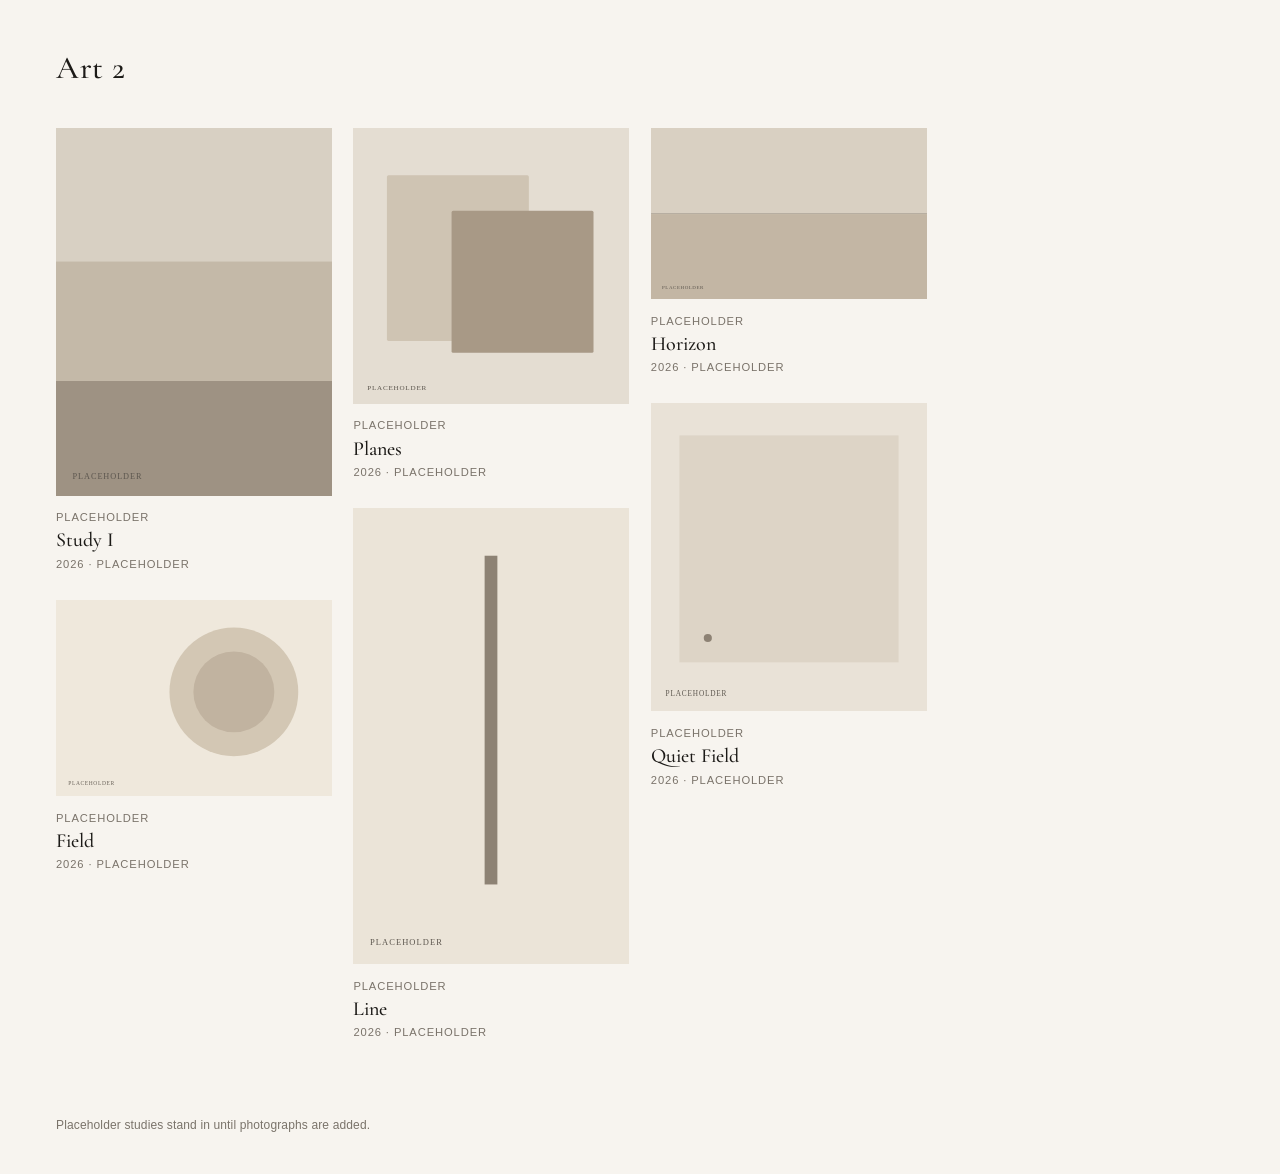
==== index.html @ 4f6e7c0c "Add Art 2 gallery with placeholder studies Minimal static portfolio that reads works from gallery.js" ====
<!DOCTYPE html>
<html lang="en">
  <head>
    <meta charset="utf-8" />
    <meta name="viewport" content="width=device-width, initial-scale=1" />
    <title>Art 2</title>
    <meta name="description" content="Art 2 — a quiet collection." />
    <meta name="theme-color" content="#f7f4ef" />
    <link rel="icon" href="/favicon.svg" type="image/svg+xml" />
    <link rel="preconnect" href="https://fonts.googleapis.com" />
    <link rel="preconnect" href="https://fonts.gstatic.com" crossorigin />
    <link
      href="https://fonts.googleapis.com/css2?family=Cormorant+Garamond:ital,wght@0,500;0,600;1,500&display=swap"
      rel="stylesheet"
    />
    <link rel="stylesheet" href="/styles.css" />
  </head>
  <body>
    <header class="site-header">
      <a class="mark" href="/">Art 2</a>
    </header>

    <main>
      <h1 class="sr-only">Art 2 gallery</h1>
      <section id="gallery" class="gallery" aria-label="Gallery"></section>
      <p id="empty" class="empty" hidden>No works have been added yet.</p>
    </main>

    <footer class="site-footer">
      <p>Placeholder studies stand in until photographs are added.</p>
    </footer>

    <dialog id="lightbox" class="lightbox" aria-labelledby="lightbox-title">
      <button type="button" class="lightbox-close" id="lightbox-close" aria-label="Close">
        Close
      </button>
      <figure class="lightbox-figure">
        <img id="lightbox-image" alt="" />
        <figcaption>
          <p id="lightbox-kicker" class="kicker" hidden>Placeholder</p>
          <h2 id="lightbox-title"></h2>
          <p id="lightbox-meta" class="meta"></p>
        </figcaption>
      </figure>
    </dialog>

    <script src="/gallery.js" defer></script>
  </body>
</html>
---- styles.css ----
:root {
  --bg: #f7f4ef;
  --ink: #1c1a17;
  --muted: #7a736a;
  --line: #e4ddd3;
  --tile: #ece7de;
  --overlay: rgba(22, 20, 18, 0.88);
  --pad: 1.5rem;
  --gap: 0.85rem;
}

*,
*::before,
*::after {
  box-sizing: border-box;
}

html {
  background: var(--bg);
  color: var(--ink);
  -webkit-text-size-adjust: 100%;
}

body {
  margin: 0;
  min-height: 100svh;
  display: flex;
  flex-direction: column;
  background: var(--bg);
  font-family: "Helvetica Neue", Helvetica, Arial, system-ui, sans-serif;
  font-size: 0.875rem;
  line-height: 1.5;
  letter-spacing: 0.01em;
  color: var(--ink);
}

img {
  display: block;
  max-width: 100%;
  height: auto;
}

a {
  color: inherit;
  text-decoration: none;
}

.sr-only {
  position: absolute;
  width: 1px;
  height: 1px;
  padding: 0;
  margin: -1px;
  overflow: hidden;
  clip: rect(0, 0, 0, 0);
  white-space: nowrap;
  border: 0;
}

.site-header {
  padding: 2.25rem var(--pad) 2rem;
}

.mark {
  font-family: "Cormorant Garamond", "Times New Roman", Times, serif;
  font-size: 1.75rem;
  font-weight: 500;
  letter-spacing: 0.02em;
  line-height: 1;
}

main {
  flex: 1;
  width: 100%;
  max-width: 1440px;
  margin: 0 auto;
  padding: 0 var(--pad) 3rem;
}

.gallery {
  columns: 2;
  column-gap: var(--gap);
}

.work {
  break-inside: avoid;
  margin: 0 0 var(--gap);
  padding: 0;
  border: 0;
  background: none;
  width: 100%;
  text-align: left;
  color: inherit;
  cursor: pointer;
  font: inherit;
  animation: rise 0.7s ease both;
}

.work:nth-child(1) { animation-delay: 0.04s; }
.work:nth-child(2) { animation-delay: 0.1s; }
.work:nth-child(3) { animation-delay: 0.16s; }
.work:nth-child(4) { animation-delay: 0.22s; }
.work:nth-child(5) { animation-delay: 0.28s; }
.work:nth-child(6) { animation-delay: 0.34s; }
.work:nth-child(n + 7) { animation-delay: 0.4s; }

.frame {
  background: var(--tile);
  overflow: hidden;
}

.frame img {
  width: 100%;
  transition: opacity 0.35s ease;
}

.work:hover .frame img,
.work:focus-visible .frame img {
  opacity: 0.88;
}

.work:focus-visible {
  outline: none;
}

.work:focus-visible .frame {
  outline: 1px solid var(--ink);
  outline-offset: 3px;
}

.caption {
  padding: 0.7rem 0 0.35rem;
}

.caption h2 {
  margin: 0;
  font-family: "Cormorant Garamond", "Times New Roman", Times, serif;
  font-size: 1.15rem;
  font-weight: 500;
  line-height: 1.25;
}

.meta,
.kicker {
  margin: 0.15rem 0 0;
  color: var(--muted);
  font-size: 0.7rem;
  letter-spacing: 0.08em;
  text-transform: uppercase;
}

.kicker {
  margin-bottom: 0.15rem;
}

.empty {
  color: var(--muted);
  margin: 4rem 0;
}

.site-footer {
  padding: 0 var(--pad) 2.5rem;
  color: var(--muted);
  font-size: 0.75rem;
}

.site-footer p {
  margin: 0;
  max-width: 1440px;
  margin-inline: auto;
}

.lightbox {
  width: 100%;
  max-width: none;
  height: 100%;
  max-height: none;
  margin: 0;
  padding: 1rem var(--pad) 1.75rem;
  border: 0;
  background: #161412;
  color: #f4efe8;
}

.lightbox::backdrop {
  background: #161412;
}

.lightbox-close {
  display: block;
  margin: 0 0 1rem auto;
  padding: 0.35rem 0;
  border: 0;
  background: none;
  color: #f4efe8;
  font: inherit;
  font-size: 0.7rem;
  letter-spacing: 0.12em;
  text-transform: uppercase;
  cursor: pointer;
}

.lightbox-close:focus-visible {
  outline: 1px solid #f4efe8;
  outline-offset: 4px;
}

.lightbox-figure {
  margin: 0;
  display: flex;
  flex-direction: column;
  justify-content: center;
  min-height: calc(100svh - 4.5rem);
}

.lightbox-figure img {
  width: 100%;
  max-height: 72svh;
  object-fit: contain;
  background: transparent;
  margin-inline: auto;
}

.lightbox-figure figcaption {
  padding-top: 0.9rem;
}

.lightbox-figure h2 {
  margin: 0;
  font-family: "Cormorant Garamond", "Times New Roman", Times, serif;
  font-size: 1.6rem;
  font-weight: 500;
}

.lightbox .meta,
.lightbox .kicker {
  color: #c9c1b6;
}

@keyframes rise {
  from {
    opacity: 0;
    transform: translateY(10px);
  }
  to {
    opacity: 1;
    transform: none;
  }
}

@media (min-width: 720px) {
  :root {
    --pad: 2.5rem;
    --gap: 1.15rem;
  }

  .site-header {
    padding: 3.25rem var(--pad) 2.75rem;
  }

  .mark {
    font-size: 2rem;
  }

  .gallery {
    columns: 3;
  }

  .caption h2 {
    font-size: 1.25rem;
  }
}

@media (min-width: 1100px) {
  :root {
    --pad: 3.5rem;
    --gap: 1.35rem;
  }

  .gallery {
    columns: 4;
  }
}

@media (prefers-reduced-motion: reduce) {
  .work,
  .frame img {
    animation: none;
    transition: none;
  }
}
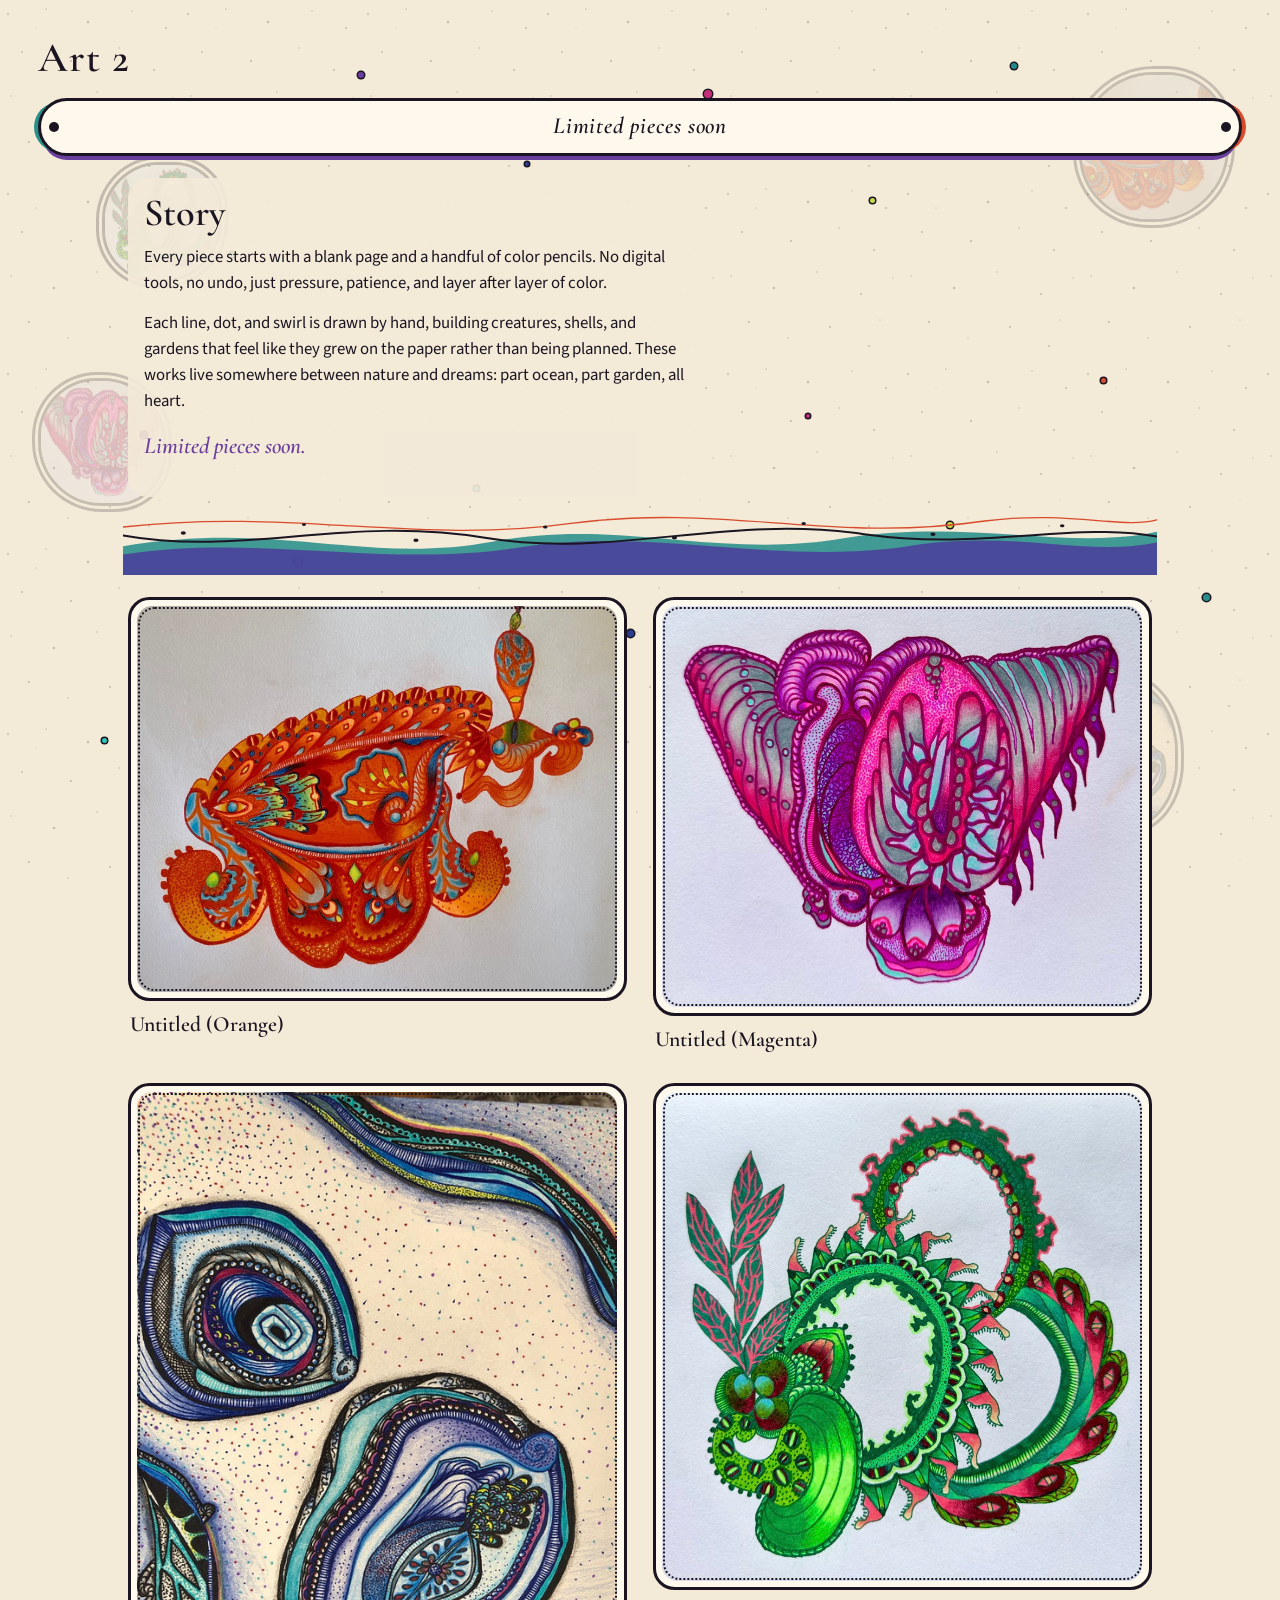
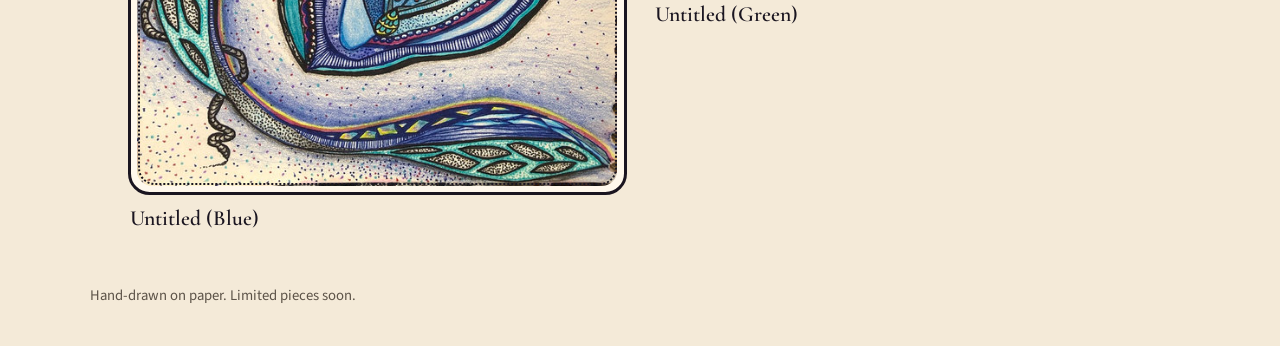
==== commit 35b1b873: "Add the four hand-drawn works and a lively Art 2 restyle Replace placeholders with the orange, magen" ====
--- a/index.html
+++ b/index.html
@@ -4,30 +4,170 @@
     <meta charset="utf-8" />
     <meta name="viewport" content="width=device-width, initial-scale=1" />
     <title>Art 2</title>
-    <meta name="description" content="Art 2 — a quiet collection." />
-    <meta name="theme-color" content="#f7f4ef" />
+    <meta
+      name="description"
+      content="Art 2 — hand-drawn creatures, shells, and gardens. Limited pieces soon."
+    />
+    <meta name="theme-color" content="#f4ead8" />
     <link rel="icon" href="/favicon.svg" type="image/svg+xml" />
     <link rel="preconnect" href="https://fonts.googleapis.com" />
     <link rel="preconnect" href="https://fonts.gstatic.com" crossorigin />
     <link
-      href="https://fonts.googleapis.com/css2?family=Cormorant+Garamond:ital,wght@0,500;0,600;1,500&display=swap"
+      href="https://fonts.googleapis.com/css2?family=Cormorant+Garamond:ital,wght@0,500;0,600;0,700;1,500;1,600&family=Source+Sans+3:ital,wght@0,400;0,600;1,400&display=swap"
       rel="stylesheet"
     />
     <link rel="stylesheet" href="/styles.css" />
+    <script>
+      document.documentElement.classList.add("js");
+    </script>
   </head>
   <body>
+    <div class="atmosphere" aria-hidden="true">
+      <div class="stipple"></div>
+      <div class="confetti-field">
+        <span class="dot" style="--x:6%;--y:12%;--s:7px;--c:#d94b2b;--d:18s;--t:2.4s"></span>
+        <span class="dot" style="--x:18%;--y:28%;--s:5px;--c:#2a8f8a;--d:22s;--t:3.1s"></span>
+        <span class="dot" style="--x:28%;--y:8%;--s:6px;--c:#6b3fa0;--d:26s;--t:2.8s"></span>
+        <span class="dot" style="--x:41%;--y:18%;--s:4px;--c:#2a3d8f;--d:20s;--t:3.6s"></span>
+        <span class="dot" style="--x:55%;--y:10%;--s:8px;--c:#c42d7a;--d:24s;--t:2.2s"></span>
+        <span class="dot" style="--x:68%;--y:22%;--s:5px;--c:#c8d94a;--d:19s;--t:2.9s"></span>
+        <span class="dot" style="--x:79%;--y:7%;--s:6px;--c:#1f8a8a;--d:27s;--t:3.3s"></span>
+        <span class="dot" style="--x:91%;--y:16%;--s:4px;--c:#e07a7a;--d:21s;--t:2.6s"></span>
+        <span class="dot" style="--x:11%;--y:48%;--s:6px;--c:#6b3fa0;--d:23s;--t:3s"></span>
+        <span class="dot" style="--x:23%;--y:62%;--s:8px;--c:#d94b2b;--d:29s;--t:2.5s"></span>
+        <span class="dot" style="--x:37%;--y:54%;--s:5px;--c:#2ec4b6;--d:17s;--t:3.4s"></span>
+        <span class="dot" style="--x:49%;--y:70%;--s:7px;--c:#2a3d8f;--d:25s;--t:2.7s"></span>
+        <span class="dot" style="--x:63%;--y:46%;--s:4px;--c:#c42d7a;--d:30s;--t:3.2s"></span>
+        <span class="dot" style="--x:74%;--y:58%;--s:6px;--c:#c8d94a;--d:18s;--t:2.3s"></span>
+        <span class="dot" style="--x:86%;--y:42%;--s:5px;--c:#d94b2b;--d:22s;--t:2.9s"></span>
+        <span class="dot" style="--x:94%;--y:66%;--s:7px;--c:#2a8f8a;--d:26s;--t:3.5s"></span>
+        <span class="dot" style="--x:8%;--y:82%;--s:5px;--c:#2ec4b6;--d:20s;--t:2.8s"></span>
+        <span class="dot" style="--x:31%;--y:88%;--s:7px;--c:#6b3fa0;--d:24s;--t:3.1s"></span>
+        <span class="dot" style="--x:52%;--y:92%;--s:4px;--c:#e07a7a;--d:28s;--t:2.4s"></span>
+        <span class="dot" style="--x:71%;--y:84%;--s:6px;--c:#2a3d8f;--d:19s;--t:3.3s"></span>
+        <span class="dot" style="--x:88%;--y:90%;--s:5px;--c:#c42d7a;--d:23s;--t:2.6s"></span>
+        <span class="dot" style="--x:15%;--y:72%;--s:4px;--c:#c8d94a;--d:21s;--t:3s"></span>
+      </div>
+      <div class="floaters">
+        <img class="floater f1" src="/images/untitled-orange-thumb.jpg" alt="" />
+        <img class="floater f2" src="/images/untitled-magenta-thumb.jpg" alt="" />
+        <img class="floater f3" src="/images/untitled-blue-thumb.jpg" alt="" />
+        <img class="floater f4" src="/images/untitled-green-thumb.jpg" alt="" />
+      </div>
+    </div>
+
     <header class="site-header">
       <a class="mark" href="/">Art 2</a>
     </header>
 
+    <div class="soon-banner reveal" role="status">
+      <div class="soon-frame">
+        <p class="soon-text"><span>Limited pieces soon</span></p>
+      </div>
+    </div>
+
     <main>
-      <h1 class="sr-only">Art 2 gallery</h1>
-      <section id="gallery" class="gallery" aria-label="Gallery"></section>
-      <p id="empty" class="empty" hidden>No works have been added yet.</p>
+      <section class="story reveal" id="story">
+        <h1>Story</h1>
+        <p>
+          Every piece starts with a blank page and a handful of color pencils.
+          No digital tools, no undo, just pressure, patience, and layer after
+          layer of color.
+        </p>
+        <p>
+          Each line, dot, and swirl is drawn by hand, building creatures,
+          shells, and gardens that feel like they grew on the paper rather than
+          being planned. These works live somewhere between nature and dreams:
+          part ocean, part garden, all heart.
+        </p>
+        <p class="soon-end">Limited pieces soon.</p>
+      </section>
+
+      <div class="ribbon-wrap" aria-hidden="true">
+        <img class="ribbon" src="/images/ribbon.svg" alt="" />
+      </div>
+
+      <section id="gallery" class="gallery" aria-label="Gallery">
+        <button
+          class="work reveal"
+          type="button"
+          style="--i: 0"
+          data-full="/images/untitled-orange.jpg"
+          aria-label="Untitled (Orange)"
+        >
+          <span class="frame">
+            <img
+              src="/images/untitled-orange-thumb.jpg"
+              alt=""
+              width="800"
+              height="642"
+              decoding="async"
+            />
+          </span>
+          <span class="caption"><span class="title">Untitled (Orange)</span></span>
+        </button>
+
+        <button
+          class="work reveal"
+          type="button"
+          style="--i: 1"
+          data-full="/images/untitled-magenta.jpg"
+          aria-label="Untitled (Magenta)"
+        >
+          <span class="frame">
+            <img
+              src="/images/untitled-magenta-thumb.jpg"
+              alt=""
+              width="800"
+              height="667"
+              decoding="async"
+            />
+          </span>
+          <span class="caption"><span class="title">Untitled (Magenta)</span></span>
+        </button>
+
+        <button
+          class="work reveal"
+          type="button"
+          style="--i: 2"
+          data-full="/images/untitled-blue.jpg"
+          aria-label="Untitled (Blue)"
+        >
+          <span class="frame">
+            <img
+              src="/images/untitled-blue-thumb.jpg"
+              alt=""
+              width="554"
+              height="800"
+              decoding="async"
+            />
+          </span>
+          <span class="caption"><span class="title">Untitled (Blue)</span></span>
+        </button>
+
+        <button
+          class="work reveal"
+          type="button"
+          style="--i: 3"
+          data-full="/images/untitled-green.jpg"
+          aria-label="Untitled (Green)"
+        >
+          <span class="frame">
+            <img
+              src="/images/untitled-green-thumb.jpg"
+              alt=""
+              width="786"
+              height="800"
+              decoding="async"
+            />
+          </span>
+          <span class="caption"><span class="title">Untitled (Green)</span></span>
+        </button>
+      </section>
     </main>
 
     <footer class="site-footer">
-      <p>Placeholder studies stand in until photographs are added.</p>
+      <p>Hand-drawn on paper. Limited pieces soon.</p>
     </footer>
 
     <dialog id="lightbox" class="lightbox" aria-labelledby="lightbox-title">
@@ -37,9 +177,7 @@
       <figure class="lightbox-figure">
         <img id="lightbox-image" alt="" />
         <figcaption>
-          <p id="lightbox-kicker" class="kicker" hidden>Placeholder</p>
           <h2 id="lightbox-title"></h2>
-          <p id="lightbox-meta" class="meta"></p>
         </figcaption>
       </figure>
     </dialog>
--- a/styles.css
+++ b/styles.css
@@ -1,12 +1,27 @@
 :root {
-  --bg: #f7f4ef;
-  --ink: #1c1a17;
-  --muted: #7a736a;
-  --line: #e4ddd3;
-  --tile: #ece7de;
-  --overlay: rgba(22, 20, 18, 0.88);
-  --pad: 1.5rem;
-  --gap: 0.85rem;
+  --paper: #f4ead8;
+  --paper-deep: #efe1c8;
+  --ink: #1a1520;
+  --vermilion: #d94b2b;
+  --magenta: #c42d7a;
+  --violet: #6b3fa0;
+  --indigo: #2a3d8f;
+  --teal: #2a8f8a;
+  --mint: #7ed9b0;
+  --lime: #c8d94a;
+  --coral: #e07a7a;
+  --muted: #5c5348;
+  --pad: 1.35rem;
+  --gap: 1.35rem;
+  --frame: 3px solid var(--ink);
+  --pop: 0.7s;
+  --float: 28s;
+  --twinkle: 2.8s;
+  --marquee: 18s;
+  --wobble: 0.7s;
+  --lightbox: 0.42s;
+  --shift: 18px;
+  --tilt: 1.6deg;
 }
 
 *,
@@ -16,7 +31,7 @@
 }
 
 html {
-  background: var(--bg);
+  background: var(--paper);
   color: var(--ink);
   -webkit-text-size-adjust: 100%;
 }
@@ -24,14 +39,15 @@
 body {
   margin: 0;
   min-height: 100svh;
+  position: relative;
   display: flex;
   flex-direction: column;
-  background: var(--bg);
-  font-family: "Helvetica Neue", Helvetica, Arial, system-ui, sans-serif;
-  font-size: 0.875rem;
-  line-height: 1.5;
-  letter-spacing: 0.01em;
+  font-family: "Source Sans 3", "Helvetica Neue", Helvetica, Arial, sans-serif;
+  font-size: 1.05rem;
+  line-height: 1.55;
   color: var(--ink);
+  background: var(--paper);
+  overflow-x: hidden;
 }
 
 img {
@@ -45,78 +61,315 @@
   text-decoration: none;
 }
 
-.sr-only {
-  position: absolute;
-  width: 1px;
-  height: 1px;
-  padding: 0;
-  margin: -1px;
+button {
+  font: inherit;
+  color: inherit;
+}
+
+/* Atmosphere sits behind everything and never captures clicks or width */
+.atmosphere {
+  position: fixed;
+  inset: 0;
+  z-index: 0;
   overflow: hidden;
-  clip: rect(0, 0, 0, 0);
-  white-space: nowrap;
-  border: 0;
+  pointer-events: none;
+}
+
+.stipple {
+  position: absolute;
+  inset: 0;
+  opacity: 0.22;
+  background-image: url("/images/stipple.svg");
+  background-size: 180px 180px;
+}
+
+.confetti-field {
+  position: absolute;
+  inset: 0;
+}
+
+.dot {
+  position: absolute;
+  top: var(--y);
+  left: var(--x);
+  width: var(--s);
+  height: var(--s);
+  border-radius: 50%;
+  background: var(--c);
+  box-shadow: 0 0 0 1.5px var(--ink);
+  animation:
+    drift var(--d) ease-in-out infinite alternate,
+    twinkle var(--t) ease-in-out infinite;
+}
+
+.floaters {
+  position: absolute;
+  inset: 0;
+}
+
+.floater {
+  position: absolute;
+  object-fit: cover;
+  border: 3px solid var(--ink);
+  box-shadow: 0 0 0 3px var(--paper), 0 0 0 6px var(--ink);
+  opacity: 0.16;
+  will-change: transform;
+}
+
+.f1 {
+  width: 108px;
+  height: 108px;
+  top: 8%;
+  right: -28px;
+  border-radius: 50% 42% 50% 46%;
+  animation: float-a var(--float) ease-in-out infinite;
+}
+
+.f2 {
+  width: 92px;
+  height: 92px;
+  top: 42%;
+  left: -30px;
+  border-radius: 46% 50% 40% 50%;
+  animation: float-b 32s ease-in-out infinite;
+}
+
+.f3 {
+  width: 86px;
+  height: 120px;
+  bottom: 8%;
+  right: -24px;
+  border-radius: 40% 50% 44% 48%;
+  animation: float-c 36s ease-in-out infinite;
+}
+
+.f4 {
+  display: none;
+  width: 120px;
+  height: 120px;
+  top: 18%;
+  left: 8%;
+  border-radius: 48% 40% 50% 44%;
+  animation: float-a 40s ease-in-out infinite reverse;
+}
+
+.site-header,
+.soon-banner,
+main,
+.site-footer {
+  position: relative;
+  z-index: 1;
 }
 
 .site-header {
-  padding: 2.25rem var(--pad) 2rem;
+  padding: 1.75rem var(--pad) 0.85rem;
 }
 
 .mark {
+  display: inline-block;
   font-family: "Cormorant Garamond", "Times New Roman", Times, serif;
-  font-size: 1.75rem;
-  font-weight: 500;
+  font-size: 2.15rem;
+  font-weight: 600;
   letter-spacing: 0.02em;
   line-height: 1;
+  animation: bob 5s ease-in-out infinite;
+}
+
+.soon-banner {
+  padding: 0.15rem var(--pad) 0.5rem;
+}
+
+.soon-frame {
+  position: relative;
+  overflow: hidden;
+  border: 3px solid var(--ink);
+  border-radius: 999px;
+  background: #fff8ec;
+  box-shadow:
+    8px 0 0 -4px var(--vermilion),
+    -8px 0 0 -4px var(--teal),
+    0 8px 0 -4px var(--violet);
+  animation: bob 4.5s ease-in-out infinite;
+}
+
+.soon-frame::before,
+.soon-frame::after {
+  content: "";
+  position: absolute;
+  top: 50%;
+  width: 10px;
+  height: 10px;
+  border-radius: 50%;
+  background: var(--ink);
+  transform: translateY(-50%);
+  z-index: 2;
+}
+
+.soon-frame::before { left: 8px; }
+.soon-frame::after { right: 8px; }
+
+.soon-text {
+  position: relative;
+  overflow: hidden;
+  margin: 0 22px;
+  text-align: center;
+}
+
+.soon-text span {
+  position: relative;
+  display: inline-block;
+  font-family: "Cormorant Garamond", "Times New Roman", Times, serif;
+  font-style: italic;
+  font-size: 1.25rem;
+  font-weight: 600;
+  letter-spacing: 0.04em;
+  white-space: nowrap;
+  padding: 0.5rem 0.2rem;
+}
+
+.soon-text span::after {
+  content: "";
+  position: absolute;
+  top: 0;
+  left: -40%;
+  width: 35%;
+  height: 100%;
+  background: linear-gradient(
+    90deg,
+    transparent,
+    rgba(255, 248, 236, 0.85),
+    transparent
+  );
+  animation: shimmer 2.8s ease-in-out infinite;
 }
 
 main {
   flex: 1;
   width: 100%;
-  max-width: 1440px;
+  max-width: 1100px;
   margin: 0 auto;
-  padding: 0 var(--pad) 3rem;
+  padding: 0.5rem var(--pad) 3rem;
+}
+
+.story {
+  max-width: 36rem;
+  margin: 0.35rem 0 0.2rem;
+  padding: 1rem 1rem 1.1rem;
+  background: rgba(244, 234, 216, 0.92);
+  border-radius: 1.25rem;
+}
+
+.story h1 {
+  margin: 0 0 0.7rem;
+  font-family: "Cormorant Garamond", "Times New Roman", Times, serif;
+  font-size: 2rem;
+  font-weight: 600;
+  line-height: 1;
+}
+
+.story p {
+  margin: 0 0 0.9rem;
+}
+
+.soon-end {
+  font-family: "Cormorant Garamond", "Times New Roman", Times, serif;
+  font-style: italic;
+  font-size: 1.45rem;
+  font-weight: 600;
+  color: var(--violet);
+  margin-bottom: 0;
+  animation: pulse-soft 3.6s ease-in-out infinite;
+}
+
+.ribbon-wrap {
+  margin: 0.4rem -0.35rem 1.4rem;
+  overflow: hidden;
+}
+
+.ribbon {
+  width: 100%;
+  height: 54px;
+  animation: ribbon-sway 8s ease-in-out infinite;
+  transform-origin: center;
 }
 
 .gallery {
-  columns: 2;
-  column-gap: var(--gap);
+  display: grid;
+  grid-template-columns: 1fr;
+  gap: var(--gap);
 }
 
 .work {
-  break-inside: avoid;
-  margin: 0 0 var(--gap);
+  appearance: none;
+  -webkit-appearance: none;
+  display: block;
+  width: 100%;
+  margin: 0;
   padding: 0;
   border: 0;
   background: none;
-  width: 100%;
   text-align: left;
-  color: inherit;
   cursor: pointer;
-  font: inherit;
-  animation: rise 0.7s ease both;
-}
-
-.work:nth-child(1) { animation-delay: 0.04s; }
-.work:nth-child(2) { animation-delay: 0.1s; }
-.work:nth-child(3) { animation-delay: 0.16s; }
-.work:nth-child(4) { animation-delay: 0.22s; }
-.work:nth-child(5) { animation-delay: 0.28s; }
-.work:nth-child(6) { animation-delay: 0.34s; }
-.work:nth-child(n + 7) { animation-delay: 0.4s; }
+  transform-origin: center;
+  transition: transform 0.35s cubic-bezier(0.22, 1.2, 0.36, 1);
+}
 
 .frame {
-  background: var(--tile);
+  position: relative;
+  display: block;
   overflow: hidden;
+  background: #fff8ec;
+  border: var(--frame);
+  border-radius: 1.35rem;
+  padding: 0.4rem;
+}
+
+.frame::before {
+  content: "";
+  position: absolute;
+  inset: 7px;
+  border-radius: 1.05rem;
+  pointer-events: none;
+  box-shadow:
+    12px 8px 0 -9px var(--vermilion),
+    50% 8px 0 -9px var(--teal),
+    calc(100% - 12px) 8px 0 -9px var(--violet),
+    10px calc(100% - 8px) 0 -9px var(--indigo),
+    calc(100% - 10px) calc(100% - 8px) 0 -9px var(--magenta);
+  /* fallback beads drawn as a dotted inner stroke */
+  border: 2px dotted var(--ink);
+  z-index: 1;
 }
 
 .frame img {
   width: 100%;
-  transition: opacity 0.35s ease;
-}
-
-.work:hover .frame img,
-.work:focus-visible .frame img {
-  opacity: 0.88;
+  border-radius: 0.95rem;
+}
+
+.caption {
+  display: block;
+  padding: 0.7rem 0.15rem 0.2rem;
+}
+
+.title {
+  font-family: "Cormorant Garamond", "Times New Roman", Times, serif;
+  font-size: 1.35rem;
+  font-weight: 600;
+  line-height: 1.2;
+}
+
+@media (hover: hover) and (pointer: fine) {
+  .work:hover {
+    transform: rotate(var(--tilt)) translateY(-6px) scale(1.03);
+  }
+
+  .work:hover .frame img {
+    transform: scale(1.03);
+  }
+
+  .frame img {
+    transition: transform 0.45s ease;
+  }
 }
 
 .work:focus-visible {
@@ -124,49 +377,23 @@
 }
 
 .work:focus-visible .frame {
-  outline: 1px solid var(--ink);
-  outline-offset: 3px;
-}
-
-.caption {
-  padding: 0.7rem 0 0.35rem;
-}
-
-.caption h2 {
-  margin: 0;
-  font-family: "Cormorant Garamond", "Times New Roman", Times, serif;
-  font-size: 1.15rem;
-  font-weight: 500;
-  line-height: 1.25;
-}
-
-.meta,
-.kicker {
-  margin: 0.15rem 0 0;
+  outline: 2px solid var(--violet);
+  outline-offset: 4px;
+}
+
+.work.wobble {
+  animation: wobble var(--wobble) cubic-bezier(0.22, 1.2, 0.36, 1);
+}
+
+.site-footer {
+  padding: 0 var(--pad) 2.4rem;
   color: var(--muted);
-  font-size: 0.7rem;
-  letter-spacing: 0.08em;
-  text-transform: uppercase;
-}
-
-.kicker {
-  margin-bottom: 0.15rem;
-}
-
-.empty {
-  color: var(--muted);
-  margin: 4rem 0;
-}
-
-.site-footer {
-  padding: 0 var(--pad) 2.5rem;
-  color: var(--muted);
-  font-size: 0.75rem;
+  font-size: 0.92rem;
 }
 
 .site-footer p {
   margin: 0;
-  max-width: 1440px;
+  max-width: 1100px;
   margin-inline: auto;
 }
 
@@ -178,12 +405,23 @@
   margin: 0;
   padding: 1rem var(--pad) 1.75rem;
   border: 0;
-  background: #161412;
-  color: #f4efe8;
+  background: #161318;
+  color: #f6ead8;
+  opacity: 0;
+  transform: scale(0.86) rotate(-2deg) translateY(18px);
+}
+
+.lightbox.is-open {
+  animation: lightbox-in var(--lightbox) cubic-bezier(0.22, 1.3, 0.36, 1) both;
+}
+
+.lightbox.is-out {
+  animation: lightbox-out 0.28s ease both;
 }
 
 .lightbox::backdrop {
-  background: #161412;
+  background: #161318;
+  opacity: 0.97;
 }
 
 .lightbox-close {
@@ -192,16 +430,16 @@
   padding: 0.35rem 0;
   border: 0;
   background: none;
-  color: #f4efe8;
-  font: inherit;
-  font-size: 0.7rem;
-  letter-spacing: 0.12em;
+  color: #f6ead8;
+  font-family: "Source Sans 3", sans-serif;
+  font-size: 0.72rem;
+  letter-spacing: 0.14em;
   text-transform: uppercase;
   cursor: pointer;
 }
 
 .lightbox-close:focus-visible {
-  outline: 1px solid #f4efe8;
+  outline: 1px solid #f6ead8;
   outline-offset: 4px;
 }
 
@@ -215,10 +453,12 @@
 
 .lightbox-figure img {
   width: 100%;
-  max-height: 72svh;
+  max-height: 74svh;
   object-fit: contain;
-  background: transparent;
   margin-inline: auto;
+  border: 3px solid #f6ead8;
+  border-radius: 1.1rem;
+  background: #1a1520;
 }
 
 .lightbox-figure figcaption {
@@ -228,19 +468,35 @@
 .lightbox-figure h2 {
   margin: 0;
   font-family: "Cormorant Garamond", "Times New Roman", Times, serif;
-  font-size: 1.6rem;
-  font-weight: 500;
-}
-
-.lightbox .meta,
-.lightbox .kicker {
-  color: #c9c1b6;
-}
-
-@keyframes rise {
+  font-size: 1.7rem;
+  font-weight: 600;
+}
+
+/* Reveal: visible by default so a JS failure never hides the work */
+.reveal {
+  opacity: 1;
+}
+
+.js .reveal:not(.is-in) {
+  opacity: 0;
+  transform: translateY(var(--shift)) scale(0.96);
+}
+
+.js .reveal.is-in {
+  animation: pop-in var(--pop) cubic-bezier(0.22, 1.2, 0.36, 1) both;
+}
+
+.js .work.reveal.is-in {
+  animation-delay: calc(var(--i, 0) * 0.1s);
+}
+
+.js .soon-banner.reveal.is-in { animation-delay: 0.04s; }
+.js .story.reveal.is-in { animation-delay: 0.08s; }
+
+@keyframes pop-in {
   from {
     opacity: 0;
-    transform: translateY(10px);
+    transform: translateY(var(--shift)) scale(0.96);
   }
   to {
     opacity: 1;
@@ -248,44 +504,154 @@
   }
 }
 
+@keyframes drift {
+  from { transform: translate3d(0, 0, 0); }
+  to { transform: translate3d(12px, -18px, 0); }
+}
+
+@keyframes twinkle {
+  0%, 100% { opacity: 0.35; }
+  50% { opacity: 1; }
+}
+
+@keyframes float-a {
+  0%, 100% { transform: translate3d(0, 0, 0) rotate(-6deg); }
+  50% { transform: translate3d(-18px, 22px, 0) rotate(7deg); }
+}
+
+@keyframes float-b {
+  0%, 100% { transform: translate3d(0, 0, 0) rotate(8deg); }
+  50% { transform: translate3d(16px, -20px, 0) rotate(-6deg); }
+}
+
+@keyframes float-c {
+  0%, 100% { transform: translate3d(0, 0, 0) rotate(-4deg); }
+  50% { transform: translate3d(-14px, -18px, 0) rotate(8deg); }
+}
+
+@keyframes bob {
+  0%, 100% { transform: translateY(0); }
+  50% { transform: translateY(-4px); }
+}
+
+@keyframes marquee {
+  from { transform: translate3d(0, 0, 0); }
+  to { transform: translate3d(-50%, 0, 0); }
+}
+
+@keyframes shimmer {
+  0% { transform: translate3d(0, 0, 0); opacity: 0; }
+  20% { opacity: 0.9; }
+  100% { transform: translate3d(420%, 0, 0); opacity: 0; }
+}
+
+@keyframes pulse-soft {
+  0%, 100% { transform: scale(1); opacity: 1; }
+  50% { transform: scale(1.04); opacity: 0.85; }
+}
+
+@keyframes ribbon-sway {
+  0%, 100% { transform: translateY(0) scaleX(1); }
+  50% { transform: translateY(3px) scaleX(1.015); }
+}
+
+@keyframes wobble {
+  0% { transform: rotate(0) scale(1); }
+  25% { transform: rotate(-3.2deg) scale(1.05) translateY(-6px); }
+  55% { transform: rotate(2.6deg) scale(1.03); }
+  100% { transform: rotate(0) scale(1); }
+}
+
+@keyframes lightbox-in {
+  from {
+    opacity: 0;
+    transform: scale(0.86) rotate(-2deg) translateY(18px);
+  }
+  to {
+    opacity: 1;
+    transform: none;
+  }
+}
+
+@keyframes lightbox-out {
+  from {
+    opacity: 1;
+    transform: none;
+  }
+  to {
+    opacity: 0;
+    transform: scale(0.92) rotate(1.5deg) translateY(10px);
+  }
+}
+
 @media (min-width: 720px) {
   :root {
-    --pad: 2.5rem;
-    --gap: 1.15rem;
+    --pad: 2.4rem;
+    --gap: 1.6rem;
   }
 
   .site-header {
-    padding: 3.25rem var(--pad) 2.75rem;
+    padding: 2.4rem var(--pad) 1rem;
   }
 
   .mark {
-    font-size: 2rem;
+    font-size: 2.6rem;
+  }
+
+  .soon-text span {
+    font-size: 1.45rem;
+  }
+
+  .floater {
+    opacity: 0.2;
+  }
+
+  .story h1 {
+    font-size: 2.4rem;
   }
 
   .gallery {
-    columns: 3;
-  }
-
-  .caption h2 {
-    font-size: 1.25rem;
-  }
-}
-
-@media (min-width: 1100px) {
+    grid-template-columns: 1fr 1fr;
+    align-items: start;
+  }
+
+  .f4 {
+    display: block;
+    opacity: 0.22;
+  }
+
+  .f1 { width: 150px; height: 150px; right: 4%; }
+  .f2 { width: 128px; height: 128px; left: 3%; }
+  .f3 { width: 110px; height: 150px; right: 8%; }
+
+  .ribbon {
+    height: 72px;
+  }
+}
+
+@media (prefers-reduced-motion: reduce) {
   :root {
-    --pad: 3.5rem;
-    --gap: 1.35rem;
-  }
-
-  .gallery {
-    columns: 4;
-  }
-}
-
-@media (prefers-reduced-motion: reduce) {
-  .work,
-  .frame img {
-    animation: none;
-    transition: none;
-  }
-}
+    --pop: 1.6s;
+    --float: 72s;
+    --twinkle: 7s;
+    --marquee: 48s;
+    --wobble: 1.6s;
+    --lightbox: 0.9s;
+    --shift: 8px;
+    --tilt: 0.6deg;
+  }
+
+  .dot {
+    animation-duration: 72s, 7s;
+  }
+
+  .soon-text span::after {
+    animation-duration: 8s;
+  }
+
+  .mark,
+  .soon-end,
+  .ribbon {
+    animation-duration: 12s;
+  }
+}
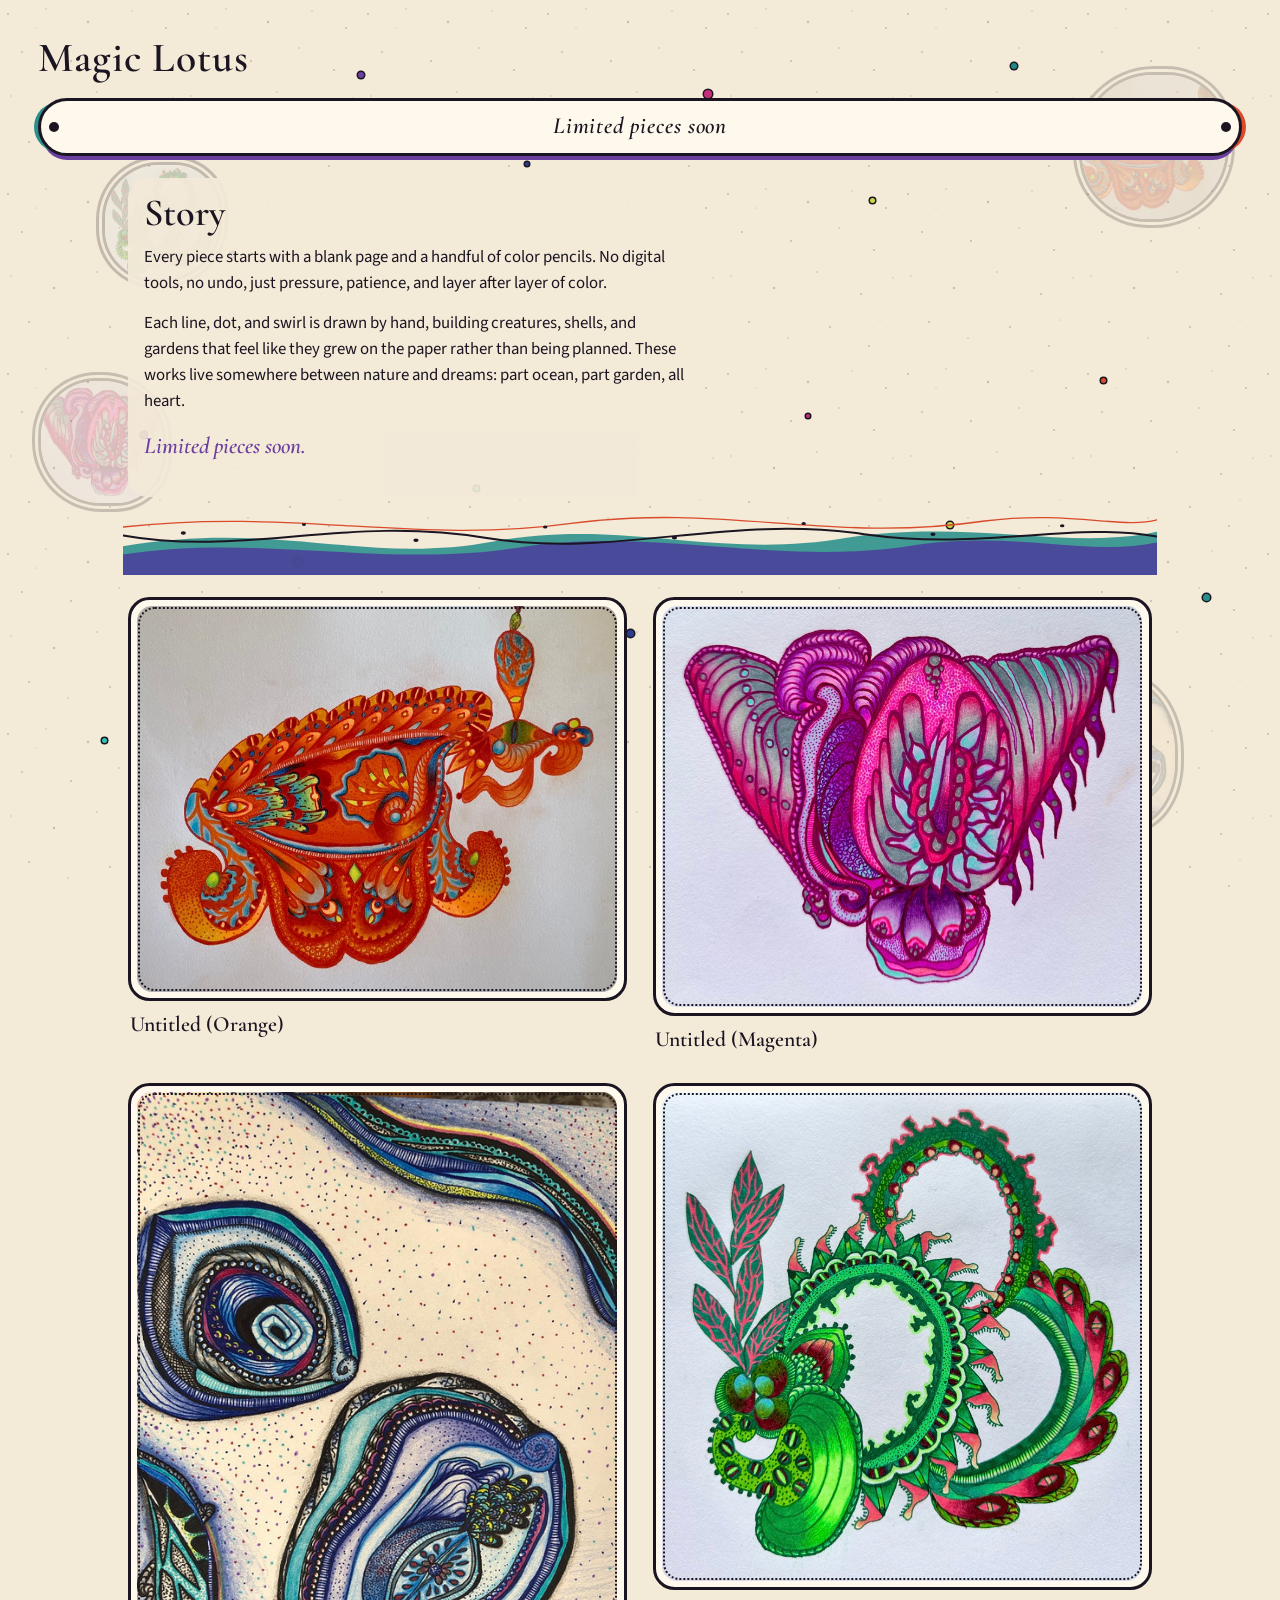
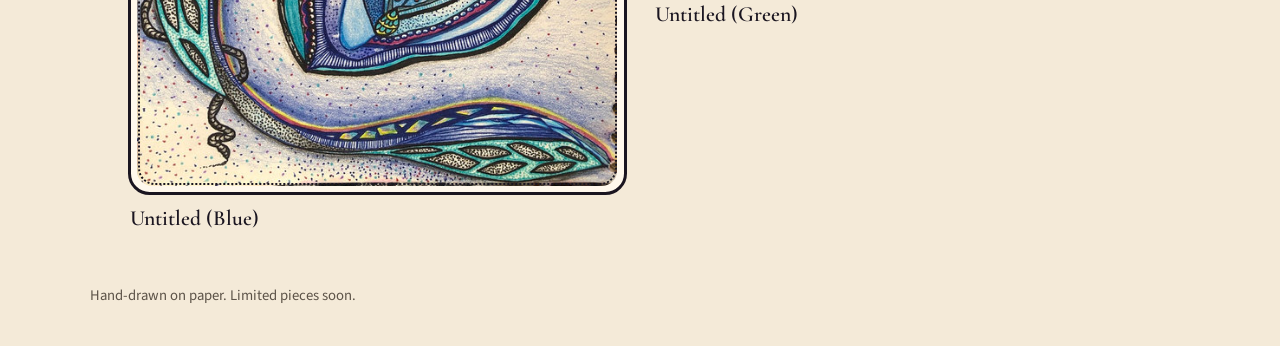
==== commit 0f381a75: "Rename the gallery from Art 2 to Magic Lotus Update the visible name, document titles, social tags, " ====
--- a/index.html
+++ b/index.html
@@ -3,12 +3,36 @@
   <head>
     <meta charset="utf-8" />
     <meta name="viewport" content="width=device-width, initial-scale=1" />
-    <title>Art 2</title>
+    <title>Magic Lotus</title>
     <meta
       name="description"
-      content="Art 2 — hand-drawn creatures, shells, and gardens. Limited pieces soon."
+      content="Magic Lotus — hand-drawn creatures, shells, and gardens. Limited pieces soon."
     />
     <meta name="theme-color" content="#f4ead8" />
+    <link rel="canonical" href="https://magic-lotus.vercel.app/" />
+    <meta property="og:type" content="website" />
+    <meta property="og:site_name" content="Magic Lotus" />
+    <meta property="og:title" content="Magic Lotus" />
+    <meta
+      property="og:description"
+      content="Hand-drawn creatures, shells, and gardens. Limited pieces soon."
+    />
+    <meta property="og:url" content="https://magic-lotus.vercel.app/" />
+    <meta
+      property="og:image"
+      content="https://magic-lotus.vercel.app/images/untitled-magenta.jpg"
+    />
+    <meta property="og:image:alt" content="Untitled (Magenta), a hand-drawn work from Magic Lotus" />
+    <meta name="twitter:card" content="summary_large_image" />
+    <meta name="twitter:title" content="Magic Lotus" />
+    <meta
+      name="twitter:description"
+      content="Hand-drawn creatures, shells, and gardens. Limited pieces soon."
+    />
+    <meta
+      name="twitter:image"
+      content="https://magic-lotus.vercel.app/images/untitled-magenta.jpg"
+    />
     <link rel="icon" href="/favicon.svg" type="image/svg+xml" />
     <link rel="preconnect" href="https://fonts.googleapis.com" />
     <link rel="preconnect" href="https://fonts.gstatic.com" crossorigin />
@@ -57,7 +81,7 @@
     </div>
 
     <header class="site-header">
-      <a class="mark" href="/">Art 2</a>
+      <a class="mark" href="/">Magic Lotus</a>
     </header>
 
     <div class="soon-banner reveal" role="status">
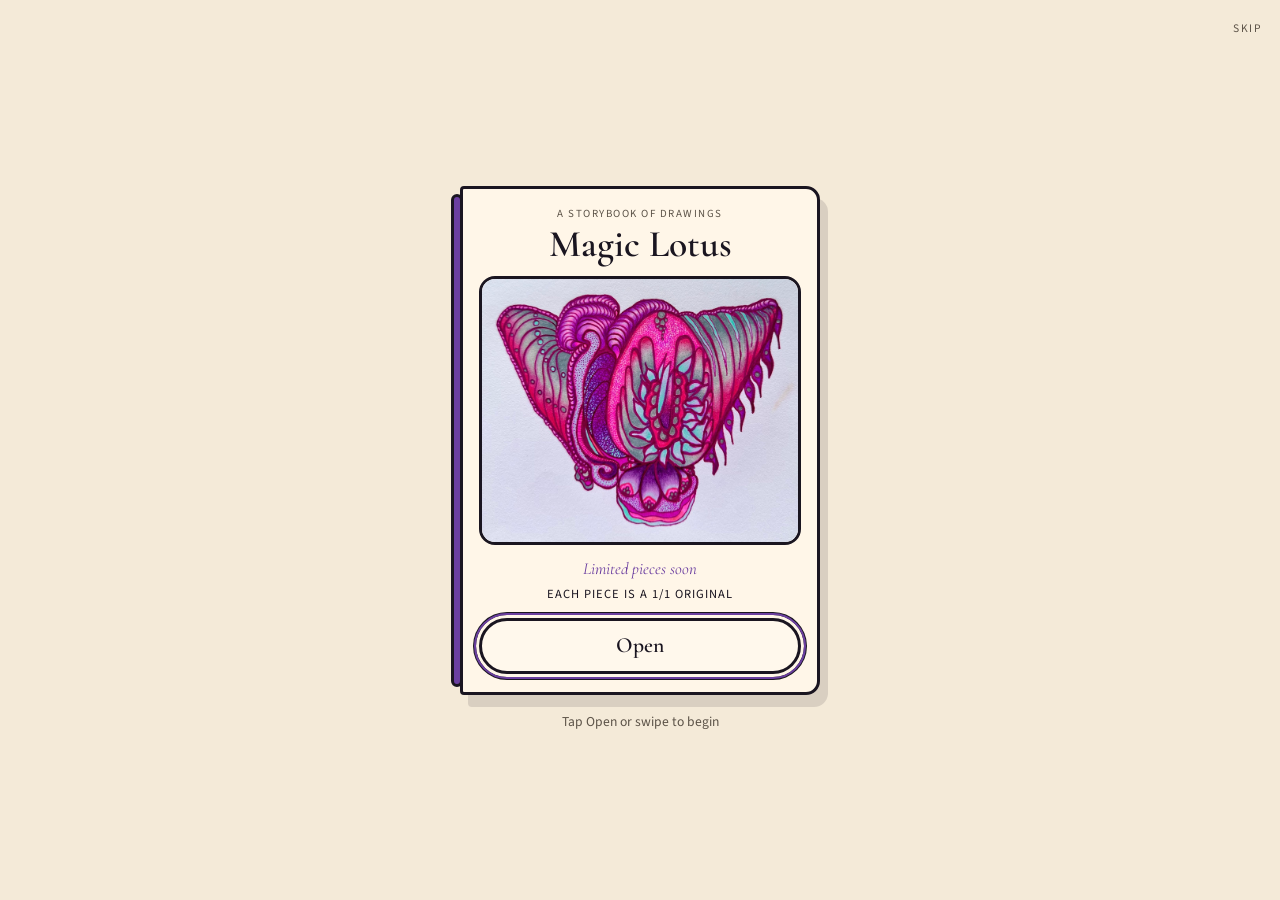
==== commit c3d6d585: "Add storybook cover, contents, and 1/1 original markings Open a book-cover intro first, then land on" ====
--- a/index.html
+++ b/index.html
@@ -3,36 +3,29 @@
   <head>
     <meta charset="utf-8" />
     <meta name="viewport" content="width=device-width, initial-scale=1" />
+    <script>
+      document.documentElement.classList.add("js");
+      try {
+        if (!sessionStorage.getItem("magic-lotus-opened")) {
+          document.documentElement.classList.add("show-cover");
+        }
+      } catch (e) {}
+    </script>
     <title>Magic Lotus</title>
-    <meta
-      name="description"
-      content="Magic Lotus — hand-drawn creatures, shells, and gardens. Limited pieces soon."
-    />
+    <meta name="description" content="Magic Lotus — hand-drawn creatures, shells, and gardens. Limited pieces soon." />
     <meta name="theme-color" content="#f4ead8" />
     <link rel="canonical" href="https://magic-lotus.vercel.app/" />
     <meta property="og:type" content="website" />
     <meta property="og:site_name" content="Magic Lotus" />
     <meta property="og:title" content="Magic Lotus" />
-    <meta
-      property="og:description"
-      content="Hand-drawn creatures, shells, and gardens. Limited pieces soon."
-    />
+    <meta property="og:description" content="Magic Lotus — hand-drawn creatures, shells, and gardens. Limited pieces soon." />
     <meta property="og:url" content="https://magic-lotus.vercel.app/" />
-    <meta
-      property="og:image"
-      content="https://magic-lotus.vercel.app/images/untitled-magenta.jpg"
-    />
+    <meta property="og:image" content="https://magic-lotus.vercel.app/images/untitled-magenta.jpg" />
     <meta property="og:image:alt" content="Untitled (Magenta), a hand-drawn work from Magic Lotus" />
     <meta name="twitter:card" content="summary_large_image" />
     <meta name="twitter:title" content="Magic Lotus" />
-    <meta
-      name="twitter:description"
-      content="Hand-drawn creatures, shells, and gardens. Limited pieces soon."
-    />
-    <meta
-      name="twitter:image"
-      content="https://magic-lotus.vercel.app/images/untitled-magenta.jpg"
-    />
+    <meta name="twitter:description" content="Magic Lotus — hand-drawn creatures, shells, and gardens. Limited pieces soon." />
+    <meta name="twitter:image" content="https://magic-lotus.vercel.app/images/untitled-magenta.jpg" />
     <link rel="icon" href="/favicon.svg" type="image/svg+xml" />
     <link rel="preconnect" href="https://fonts.googleapis.com" />
     <link rel="preconnect" href="https://fonts.gstatic.com" crossorigin />
@@ -41,9 +34,6 @@
       rel="stylesheet"
     />
     <link rel="stylesheet" href="/styles.css" />
-    <script>
-      document.documentElement.classList.add("js");
-    </script>
   </head>
   <body>
     <div class="atmosphere" aria-hidden="true">
@@ -80,65 +70,22 @@
       </div>
     </div>
 
-    <header class="site-header">
-      <a class="mark" href="/">Magic Lotus</a>
-    </header>
-
-    <div class="soon-banner reveal" role="status">
-      <div class="soon-frame">
-        <p class="soon-text"><span>Limited pieces soon</span></p>
-      </div>
-    </div>
-
-    <main>
-      <section class="story reveal" id="story">
-        <h1>Story</h1>
-        <p>
-          Every piece starts with a blank page and a handful of color pencils.
-          No digital tools, no undo, just pressure, patience, and layer after
-          layer of color.
-        </p>
-        <p>
-          Each line, dot, and swirl is drawn by hand, building creatures,
-          shells, and gardens that feel like they grew on the paper rather than
-          being planned. These works live somewhere between nature and dreams:
-          part ocean, part garden, all heart.
-        </p>
-        <p class="soon-end">Limited pieces soon.</p>
-      </section>
-
-      <div class="ribbon-wrap" aria-hidden="true">
-        <img class="ribbon" src="/images/ribbon.svg" alt="" />
-      </div>
-
-      <section id="gallery" class="gallery" aria-label="Gallery">
-        <button
-          class="work reveal"
-          type="button"
-          style="--i: 0"
-          data-full="/images/untitled-orange.jpg"
-          aria-label="Untitled (Orange)"
-        >
-          <span class="frame">
-            <img
-              src="/images/untitled-orange-thumb.jpg"
-              alt=""
-              width="800"
-              height="642"
-              decoding="async"
-            />
-          </span>
-          <span class="caption"><span class="title">Untitled (Orange)</span></span>
-        </button>
-
-        <button
-          class="work reveal"
-          type="button"
-          style="--i: 1"
-          data-full="/images/untitled-magenta.jpg"
-          aria-label="Untitled (Magenta)"
-        >
-          <span class="frame">
+    <div
+      class="cover"
+      id="cover"
+      role="dialog"
+      aria-modal="true"
+      aria-labelledby="cover-title"
+      aria-hidden="true"
+    >
+      <button type="button" class="cover-skip" id="cover-skip">Skip</button>
+      <div class="book" id="book">
+        <div class="book-back" aria-hidden="true"></div>
+        <div class="book-spine" aria-hidden="true"></div>
+        <div class="book-cover">
+          <p class="cover-kicker">A storybook of drawings</p>
+          <h1 id="cover-title">Magic Lotus</h1>
+          <div class="cover-plate">
             <img
               src="/images/untitled-magenta-thumb.jpg"
               alt=""
@@ -146,66 +93,68 @@
               height="667"
               decoding="async"
             />
-          </span>
-          <span class="caption"><span class="title">Untitled (Magenta)</span></span>
-        </button>
+          </div>
+          <p class="cover-soon">Limited pieces soon</p>
+          <p class="cover-edition">Each piece is a 1/1 original</p>
+          <button type="button" class="cover-open" id="cover-open">Open</button>
+        </div>
+      </div>
+      <p class="cover-hint">Tap Open or swipe to begin</p>
+    </div>
 
-        <button
-          class="work reveal"
-          type="button"
-          style="--i: 2"
-          data-full="/images/untitled-blue.jpg"
-          aria-label="Untitled (Blue)"
-        >
-          <span class="frame">
-            <img
-              src="/images/untitled-blue-thumb.jpg"
-              alt=""
-              width="554"
-              height="800"
-              decoding="async"
-            />
-          </span>
-          <span class="caption"><span class="title">Untitled (Blue)</span></span>
-        </button>
+    <div class="site" id="site">
+    <header class="site-header">
+      <a class="mark" href="/">Magic Lotus</a>
+      <nav class="site-nav" aria-label="Book">
+        <a href="/" aria-current="page">Contents</a>
+        <a href="/story">Story</a>
+        <a href="/art">Art</a>
+      </nav>
+    </header>
 
-        <button
-          class="work reveal"
-          type="button"
-          style="--i: 3"
-          data-full="/images/untitled-green.jpg"
-          aria-label="Untitled (Green)"
-        >
-          <span class="frame">
-            <img
-              src="/images/untitled-green-thumb.jpg"
-              alt=""
-              width="786"
-              height="800"
-              decoding="async"
-            />
-          </span>
-          <span class="caption"><span class="title">Untitled (Green)</span></span>
-        </button>
-      </section>
-    </main>
+      <div class="soon-banner reveal" role="status">
+        <div class="soon-frame">
+          <p class="soon-text"><span>Limited pieces soon</span></p>
+        </div>
+      </div>
 
-    <footer class="site-footer">
-      <p>Hand-drawn on paper. Limited pieces soon.</p>
-    </footer>
+      <main>
+        <p class="page-kicker reveal">The first page</p>
+        <h1 class="contents-title reveal" id="contents-title" tabindex="-1">Contents</h1>
+        <p class="edition-note reveal">Every piece is a 1/1 original, hand-drawn in color pencil on paper.</p>
+        <ol class="toc">
+          <li class="reveal" style="--i: 0">
+            <a href="/story">
+              <span class="toc-num">I</span>
+              <span class="toc-body">
+                <span class="toc-title">The Story</span>
+                <span class="toc-desc">How these creatures, shells, and gardens came to the page.</span>
+              </span>
+            </a>
+          </li>
+          <li class="reveal" style="--i: 1">
+            <a href="/art">
+              <span class="toc-num">II</span>
+              <span class="toc-body">
+                <span class="toc-title">The Art</span>
+                <span class="toc-desc">Four hand-drawn works, waiting inside the book.</span>
+              </span>
+            </a>
+          </li>
+        </ol>
+        <ul class="toc-works reveal">
+          <li><a href="/art#orange">Untitled (Orange)</a></li>
+          <li><a href="/art#magenta">Untitled (Magenta)</a></li>
+          <li><a href="/art#blue">Untitled (Blue)</a></li>
+          <li><a href="/art#green">Untitled (Green)</a></li>
+        </ul>
+      </main>
 
-    <dialog id="lightbox" class="lightbox" aria-labelledby="lightbox-title">
-      <button type="button" class="lightbox-close" id="lightbox-close" aria-label="Close">
-        Close
-      </button>
-      <figure class="lightbox-figure">
-        <img id="lightbox-image" alt="" />
-        <figcaption>
-          <h2 id="lightbox-title"></h2>
-        </figcaption>
-      </figure>
-    </dialog>
+      <footer class="site-footer">
+        <p>Hand-drawn on paper. Limited pieces soon.</p>
+      </footer>
+    </div>
 
-    <script src="/gallery.js" defer></script>
+    <script src="/site.js" defer></script>
   </body>
 </html>
--- a/styles.css
+++ b/styles.css
@@ -655,3 +655,412 @@
     animation-duration: 12s;
   }
 }
+
+:root {
+  --open: 1s;
+}
+
+.site-header {
+  display: flex;
+  flex-wrap: wrap;
+  align-items: baseline;
+  justify-content: space-between;
+  gap: 0.55rem 1.25rem;
+}
+
+.site-nav {
+  display: flex;
+  gap: 1rem;
+  font-size: 0.95rem;
+}
+
+.site-nav a {
+  box-shadow: 0 0 0 transparent;
+}
+
+.site-nav a[aria-current="page"] {
+  font-weight: 600;
+  box-shadow: 0 2px 0 var(--violet);
+}
+
+.site-nav a:focus-visible,
+.cover-open:focus-visible,
+.cover-skip:focus-visible,
+.toc a:focus-visible,
+.page-turn a:focus-visible,
+.toc-works a:focus-visible {
+  outline: 2px solid var(--violet);
+  outline-offset: 3px;
+}
+
+.page-kicker {
+  margin: 0 0 0.35rem;
+  color: var(--muted);
+  font-size: 0.72rem;
+  letter-spacing: 0.14em;
+  text-transform: uppercase;
+}
+
+.contents-title,
+.story h1 {
+  font-family: "Cormorant Garamond", "Times New Roman", Times, serif;
+}
+
+.contents-title {
+  margin: 0 0 1.25rem;
+  font-size: 2.15rem;
+  font-weight: 600;
+  line-height: 1;
+}
+
+.contents-title:focus {
+  outline: none;
+}
+
+.toc {
+  list-style: none;
+  margin: 0;
+  padding: 0;
+  max-width: 34rem;
+}
+
+.toc li + li {
+  margin-top: 0.85rem;
+}
+
+.toc a {
+  display: flex;
+  gap: 0.9rem;
+  align-items: flex-start;
+  padding: 0.95rem 1rem;
+  background: rgba(255, 248, 236, 0.92);
+  border: 3px solid var(--ink);
+  border-radius: 1.15rem;
+  transition: transform 0.35s cubic-bezier(0.22, 1.2, 0.36, 1);
+}
+
+@media (hover: hover) and (pointer: fine) {
+  .toc a:hover {
+    transform: translateY(-3px) rotate(-0.4deg);
+  }
+}
+
+.toc-num {
+  font-family: "Cormorant Garamond", "Times New Roman", Times, serif;
+  font-size: 1.55rem;
+  font-weight: 600;
+  color: var(--violet);
+  line-height: 1;
+  min-width: 1.2rem;
+}
+
+.toc-title {
+  display: block;
+  font-family: "Cormorant Garamond", "Times New Roman", Times, serif;
+  font-size: 1.45rem;
+  font-weight: 600;
+  line-height: 1.15;
+}
+
+.toc-desc {
+  display: block;
+  margin-top: 0.2rem;
+  color: var(--muted);
+  font-size: 0.95rem;
+}
+
+.toc-works {
+  list-style: none;
+  margin: 1.4rem 0 0;
+  padding: 0;
+  max-width: 34rem;
+}
+
+.toc-works li {
+  border-bottom: 1px dotted rgba(26, 21, 32, 0.35);
+}
+
+.toc-works a {
+  display: flex;
+  justify-content: space-between;
+  padding: 0.55rem 0.1rem;
+  font-family: "Cormorant Garamond", "Times New Roman", Times, serif;
+  font-size: 1.2rem;
+}
+
+.toc-works a::after {
+  content: "p. art";
+  color: var(--muted);
+  font-family: "Source Sans 3", sans-serif;
+  font-size: 0.68rem;
+  letter-spacing: 0.08em;
+  text-transform: uppercase;
+  align-self: center;
+}
+
+.page-turn {
+  margin: 1.6rem 0 0;
+  font-family: "Cormorant Garamond", "Times New Roman", Times, serif;
+  font-size: 1.2rem;
+  font-style: italic;
+}
+
+.work-item {
+  scroll-margin-top: 1.25rem;
+}
+
+/* Cover is hidden unless JS asks to show it, so no-JS visitors see the home page. */
+.cover {
+  display: none;
+}
+
+.js.show-cover .cover {
+  display: flex;
+  flex-direction: column;
+  align-items: center;
+  justify-content: center;
+  position: fixed;
+  inset: 0;
+  z-index: 30;
+  padding: 1.15rem 1.15rem 1.4rem;
+  background: var(--paper);
+  overflow: hidden;
+}
+
+.js.show-cover body {
+  overflow: hidden;
+}
+
+.cover-skip {
+  position: absolute;
+  top: 0.9rem;
+  right: 0.9rem;
+  padding: 0.35rem 0.2rem;
+  border: 0;
+  background: none;
+  color: var(--muted);
+  font-size: 0.72rem;
+  letter-spacing: 0.14em;
+  text-transform: uppercase;
+  cursor: pointer;
+}
+
+.book {
+  position: relative;
+  width: min(78vw, 320px);
+  margin-top: 1.4rem;
+  perspective: 1600px;
+  transform-style: preserve-3d;
+}
+
+.book-back {
+  position: absolute;
+  inset: 10px 0 10px 6px;
+  background: #fff8ec;
+  border: 3px solid var(--ink);
+  border-radius: 4px 12px 12px 4px;
+  z-index: 1;
+}
+
+.book-spine {
+  position: absolute;
+  left: -9px;
+  top: 8px;
+  bottom: 8px;
+  width: 12px;
+  background: var(--violet);
+  border: 3px solid var(--ink);
+  border-radius: 6px;
+  z-index: 3;
+}
+
+.book-cover {
+  position: relative;
+  z-index: 2;
+  padding: 1.05rem 1rem 1.15rem;
+  background: #fff6e8;
+  border: 3px solid var(--ink);
+  border-radius: 4px 14px 14px 4px;
+  box-shadow: 8px 12px 0 0 rgba(26, 21, 32, 0.12);
+  transform-origin: left center;
+  transition: transform var(--open) cubic-bezier(0.18, 0.72, 0.22, 1);
+}
+
+.cover-kicker {
+  margin: 0 0 0.2rem;
+  text-align: center;
+  color: var(--muted);
+  font-size: 0.68rem;
+  letter-spacing: 0.14em;
+  text-transform: uppercase;
+}
+
+.book-cover h1 {
+  margin: 0 0 0.75rem;
+  text-align: center;
+  font-family: "Cormorant Garamond", "Times New Roman", Times, serif;
+  font-size: 2rem;
+  font-weight: 600;
+  line-height: 1;
+}
+
+.cover-plate {
+  overflow: hidden;
+  border: 3px solid var(--ink);
+  border-radius: 1rem;
+  background: #fff8ec;
+  animation: bob 5s ease-in-out infinite;
+}
+
+.cover-plate img {
+  width: 100%;
+}
+
+.cover-soon {
+  margin: 0.7rem 0 0;
+  text-align: center;
+  font-family: "Cormorant Garamond", "Times New Roman", Times, serif;
+  font-style: italic;
+  font-size: 1.05rem;
+  color: var(--violet);
+}
+
+.cover-open {
+  display: block;
+  width: 100%;
+  margin-top: 0.85rem;
+  padding: 0.5rem 1rem;
+  border: 3px solid var(--ink);
+  border-radius: 999px;
+  background: #fff8ec;
+  font-family: "Cormorant Garamond", "Times New Roman", Times, serif;
+  font-size: 1.35rem;
+  font-weight: 600;
+  cursor: pointer;
+  box-shadow: 0 0 0 3px #fff6e8, 0 0 0 6px var(--ink);
+}
+
+.cover-hint {
+  margin: 1rem 0 0;
+  color: var(--muted);
+  font-size: 0.85rem;
+}
+
+.js.show-cover.is-opening .book-cover {
+  transform: rotateY(-155deg);
+}
+
+.js.show-cover.is-opening .cover {
+  animation: cover-fade var(--open) ease both;
+}
+
+.js.show-cover.is-skip .book-cover {
+  transform: rotateY(-24deg);
+}
+
+.js.show-cover.is-skip .cover {
+  animation: cover-fade 0.32s ease both;
+}
+
+@keyframes cover-fade {
+  0%,
+  55% {
+    opacity: 1;
+  }
+  100% {
+    opacity: 0;
+  }
+}
+
+@media (min-width: 720px) {
+  .contents-title {
+    font-size: 2.6rem;
+  }
+
+  .book {
+    width: 360px;
+  }
+
+  .book-cover h1 {
+    font-size: 2.35rem;
+  }
+}
+
+@media (prefers-reduced-motion: reduce) {
+  :root {
+    --open: 1.8s;
+  }
+
+  .cover-plate {
+    animation-duration: 12s;
+  }
+}
+
+.edition {
+  display: inline-block;
+  margin: 0.4rem 0 0;
+  padding: 0.12rem 0.5rem;
+  border: 2px solid var(--ink);
+  border-radius: 999px;
+  background: #fff8ec;
+  font-size: 0.68rem;
+  font-weight: 600;
+  letter-spacing: 0.1em;
+  text-transform: uppercase;
+}
+
+.medium,
+.edition-note {
+  margin: 0.35rem 0 0;
+  color: var(--muted);
+  font-size: 0.88rem;
+}
+
+.edition-note {
+  max-width: 34rem;
+  margin: 0 0 1.15rem;
+}
+
+.caption .edition {
+  display: inline-block;
+}
+.caption .medium {
+  display: block;
+}
+
+.lightbox .edition {
+  margin-top: 0.55rem;
+  border-color: #f6ead8;
+  background: transparent;
+  color: #f6ead8;
+}
+
+.lightbox .medium {
+  color: #c9c1b6;
+}
+
+.back-cover {
+  max-width: 34rem;
+  margin: 1.4rem 0 0;
+  padding: 1.15rem 1.1rem 1.2rem;
+  border: 3px solid var(--ink);
+  border-radius: 1.15rem;
+  background: rgba(255, 248, 236, 0.92);
+}
+
+.back-cover p {
+  margin: 0;
+  font-family: "Cormorant Garamond", "Times New Roman", Times, serif;
+  font-style: italic;
+  font-size: 1.2rem;
+  line-height: 1.4;
+}
+
+.cover-edition {
+  margin: 0.2rem 0 0;
+  text-align: center;
+  font-size: 0.78rem;
+  letter-spacing: 0.08em;
+  text-transform: uppercase;
+  color: var(--ink);
+}
